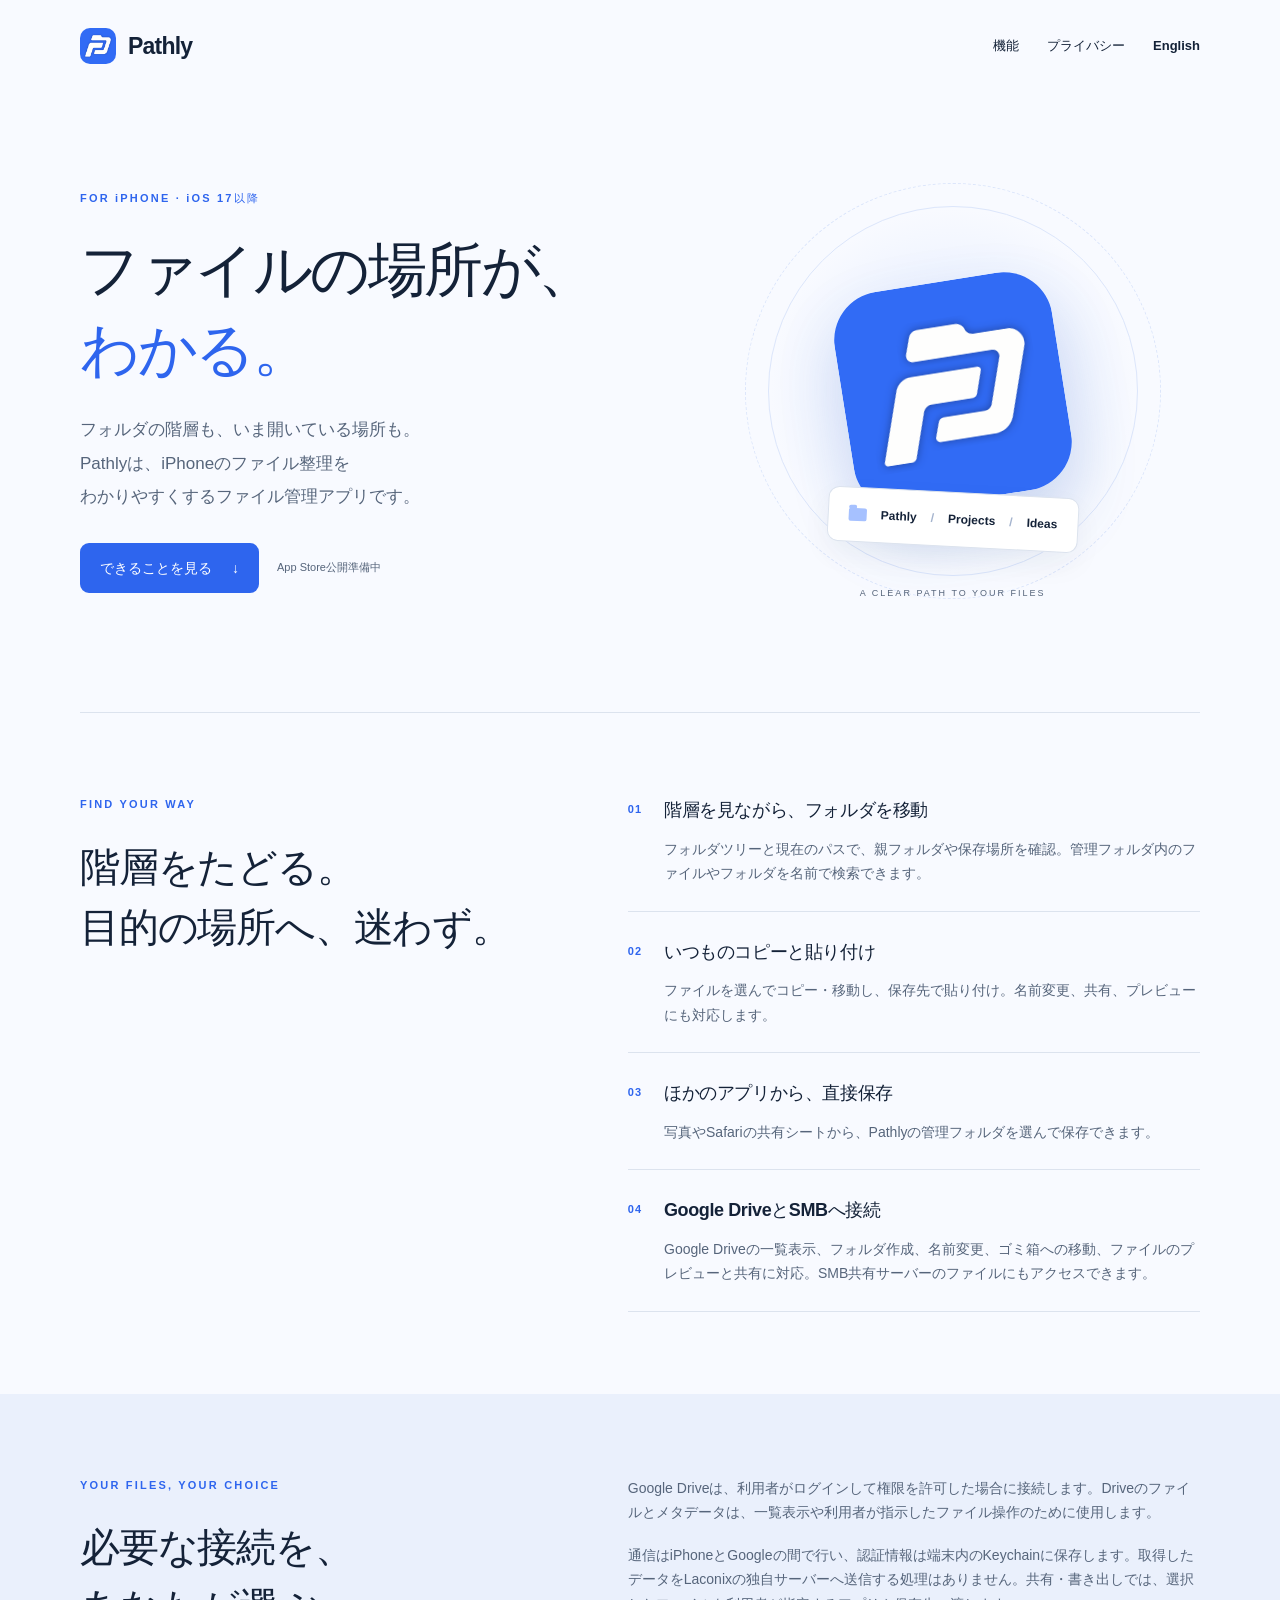
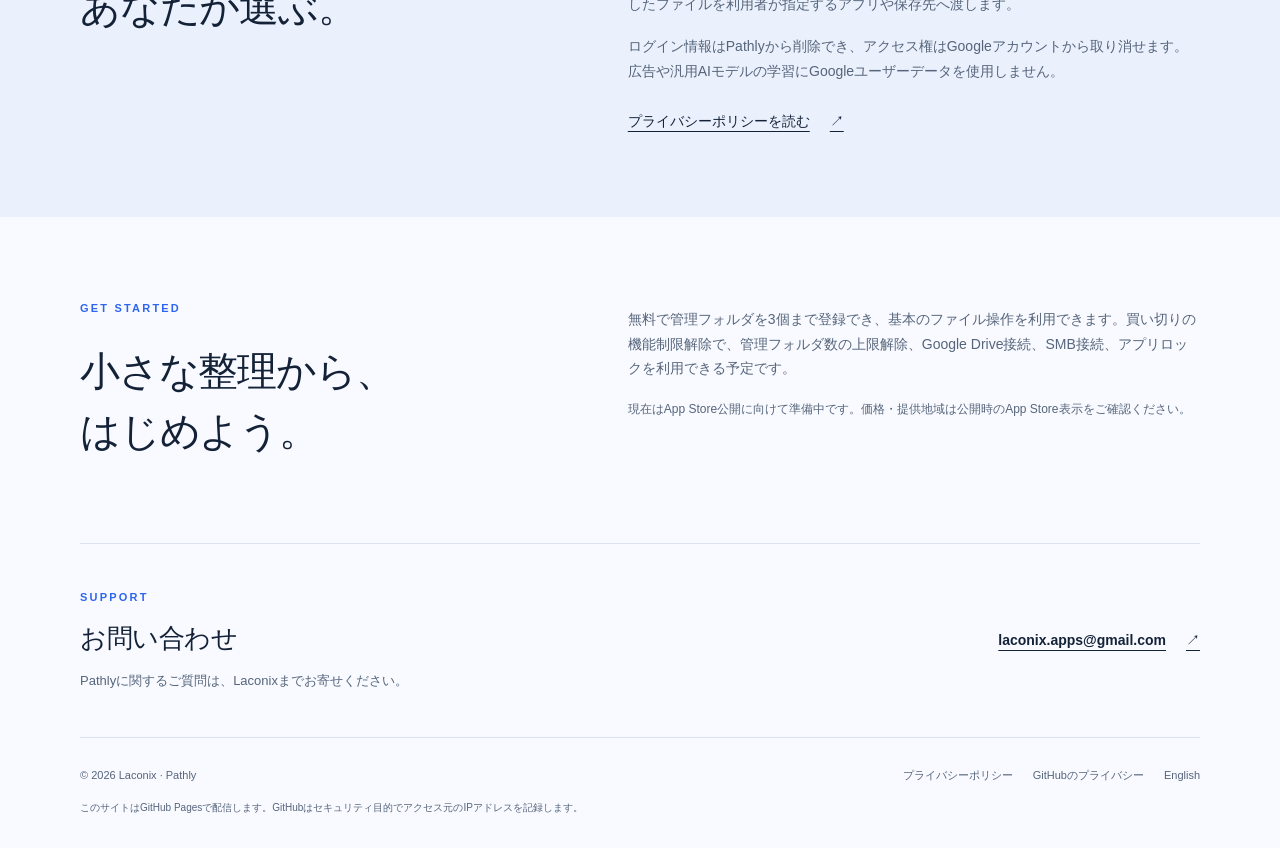
==== index.html @ 7eb02810 "Publish Pathly landing pages and privacy policy Add Japanese and English product pages, app icon, su" ====
<!doctype html>
<html lang="ja">
<head>
  <meta charset="utf-8">
  <meta name="viewport" content="width=device-width, initial-scale=1">
  <meta name="description" content="Pathlyは、フォルダの階層と現在地がわかるiPhone向けファイル管理アプリです。端末内のファイル、Google Drive、SMBサーバーを使い慣れた操作で管理できます。">
  <title>Pathly — ファイルの場所が、わかる。</title>
  <link rel="icon" href="./assets/app-icon.png">
  <link rel="stylesheet" href="./assets/site.css">
  <link rel="alternate" hreflang="en" href="./en/">
</head>
<body>
  <a class="skip-link" href="#main">本文へ移動</a>
  <header class="site-header wrap">
    <a class="brand" href="./" aria-label="Pathly ホーム"><img src="./assets/app-icon.png" width="36" height="36" alt="">Pathly</a>
    <nav aria-label="メインナビゲーション"><a href="#features">機能</a><a href="./privacy-policy/">プライバシー</a><a href="./en/" lang="en">English</a></nav>
  </header>
  <main id="main">
    <section class="hero wrap" aria-labelledby="title">
      <div class="hero-copy">
        <p class="eyebrow">FOR iPHONE · iOS 17以降</p>
        <h1 id="title">ファイルの場所が、<br><span>わかる。</span></h1>
        <p class="lead">フォルダの階層も、いま開いている場所も。<br>Pathlyは、iPhoneのファイル整理を<br class="desktop-break">わかりやすくするファイル管理アプリです。</p>
        <div class="hero-actions"><a class="button" href="#features">できることを見る <span aria-hidden="true">↓</span></a><span class="release-status">App Store公開準備中</span></div>
      </div>
      <div class="hero-art" aria-hidden="true">
        <div class="art-orbit"></div><img class="hero-icon" src="./assets/app-icon.png" width="240" height="240" alt="">
        <div class="path-chip"><span class="folder-mark"></span>Pathly <span class="chevron">/</span> Projects <span class="chevron">/</span> Ideas</div>
        <span class="art-caption">A CLEAR PATH TO YOUR FILES</span>
      </div>
    </section>
    <section class="features wrap section" id="features" aria-labelledby="features-title">
      <div class="section-heading"><p class="eyebrow">FIND YOUR WAY</p><h2 id="features-title">階層をたどる。<br>目的の場所へ、迷わず。</h2></div>
      <div class="feature-list">
        <article><span class="number">01</span><div><h3>階層を見ながら、フォルダを移動</h3><p>フォルダツリーと現在のパスで、親フォルダや保存場所を確認。管理フォルダ内のファイルやフォルダを名前で検索できます。</p></div></article>
        <article><span class="number">02</span><div><h3>いつものコピーと貼り付け</h3><p>ファイルを選んでコピー・移動し、保存先で貼り付け。名前変更、共有、プレビューにも対応します。</p></div></article>
        <article><span class="number">03</span><div><h3>ほかのアプリから、直接保存</h3><p>写真やSafariの共有シートから、Pathlyの管理フォルダを選んで保存できます。</p></div></article>
        <article><span class="number">04</span><div><h3>Google DriveとSMBへ接続</h3><p>Google Driveの一覧表示、フォルダ作成、名前変更、ゴミ箱への移動、ファイルのプレビューと共有に対応。SMB共有サーバーのファイルにもアクセスできます。</p></div></article>
      </div>
    </section>
    <section class="privacy-section section" aria-labelledby="privacy-title"><div class="wrap privacy-layout">
      <div><p class="eyebrow">YOUR FILES, YOUR CHOICE</p><h2 id="privacy-title">必要な接続を、<br>あなたが選ぶ。</h2></div>
      <div class="privacy-copy"><p>Google Driveは、利用者がログインして権限を許可した場合に接続します。Driveのファイルとメタデータは、一覧表示や利用者が指示したファイル操作のために使用します。</p><p>通信はiPhoneとGoogleの間で行い、認証情報は端末内のKeychainに保存します。取得したデータをLaconixの独自サーバーへ送信する処理はありません。共有・書き出しでは、選択したファイルを利用者が指定するアプリや保存先へ渡します。</p><p>ログイン情報はPathlyから削除でき、アクセス権はGoogleアカウントから取り消せます。広告や汎用AIモデルの学習にGoogleユーザーデータを使用しません。</p><a class="text-link" href="./privacy-policy/">プライバシーポリシーを読む <span aria-hidden="true">↗</span></a></div>
    </div></section>
    <section class="details wrap section" aria-labelledby="details-title"><div><p class="eyebrow">GET STARTED</p><h2 id="details-title">小さな整理から、<br>はじめよう。</h2></div><div class="detail-copy"><p>無料で管理フォルダを3個まで登録でき、基本のファイル操作を利用できます。買い切りの機能制限解除で、管理フォルダ数の上限解除、Google Drive接続、SMB接続、アプリロックを利用できる予定です。</p><p class="muted">現在はApp Store公開に向けて準備中です。価格・提供地域は公開時のApp Store表示をご確認ください。</p></div></section>
    <section class="contact wrap" aria-labelledby="contact-title"><div><p class="eyebrow">SUPPORT</p><h2 id="contact-title">お問い合わせ</h2><p>Pathlyに関するご質問は、Laconixまでお寄せください。</p></div><a class="text-link" href="mailto:laconix.apps@gmail.com">laconix.apps@gmail.com <span aria-hidden="true">↗</span></a></section>
  </main>
  <footer class="site-footer wrap"><span>© 2026 Laconix · Pathly</span><div><a href="./privacy-policy/">プライバシーポリシー</a><a href="https://docs.github.com/en/site-policy/privacy-policies/github-general-privacy-statement">GitHubのプライバシー</a><a href="./en/" lang="en">English</a></div><p>このサイトはGitHub Pagesで配信します。GitHubはセキュリティ目的でアクセス元のIPアドレスを記録します。</p></footer>
</body>
</html>
---- assets/site.css ----
:root{color-scheme:light;--ink:#142238;--muted:#56657b;--accent:#2e65ee;--line:#dce3ee;--paper:#f8faff;font-family:-apple-system,BlinkMacSystemFont,"Segoe UI","Noto Sans JP",sans-serif;font-synthesis:none;line-height:1.75;background:var(--paper);color:var(--ink)}
*{box-sizing:border-box}html{scroll-behavior:smooth;scroll-padding-top:30px}body{margin:0}a{color:inherit;text-underline-offset:5px}a:hover{color:var(--accent)}a:focus-visible{outline:3px solid var(--accent);outline-offset:6px;border-radius:3px}.wrap{width:min(1120px,calc(100% - 64px));margin-inline:auto}.skip-link{position:absolute;top:8px;left:16px;z-index:5;background:white;padding:8px 16px;transform:translateY(-200%)}.skip-link:focus{transform:translateY(0)}.site-header{display:flex;justify-content:space-between;align-items:center;gap:24px;padding-block:26px}.brand{display:flex;align-items:center;gap:12px;font-weight:750;font-size:23px;letter-spacing:-.8px;text-decoration:none}.brand img{border-radius:10px}nav{display:flex;gap:28px;font-size:13px;font-weight:600}nav a{text-decoration:none}.hero{display:grid;grid-template-columns:1.2fr 1fr;align-items:center;gap:32px;padding-block:70px 92px;min-height:620px}.eyebrow{margin:0 0 22px;font-size:11px;font-weight:750;letter-spacing:2.2px;color:var(--accent)}h1,h2,h3,p{margin-top:0}h1{font-size:clamp(40px,4.6vw,62px);line-height:1.35;letter-spacing:-2.5px;margin-bottom:24px}h1 span{color:var(--accent)}.lead{font-size:17px;line-height:1.95;color:var(--muted);margin-bottom:30px}.hero-actions{display:flex;align-items:center;flex-wrap:wrap;gap:18px}.button{background:var(--accent);color:white;border-radius:9px;padding:13px 20px;display:inline-flex;gap:20px;align-items:center;text-decoration:none;font-size:14px;font-weight:650}.button:hover{color:white;background:#204ec2}.release-status{font-size:11px;color:var(--muted)}.hero-art{position:relative;min-height:420px;display:flex;align-items:center;justify-content:center;isolation:isolate}.art-orbit{position:absolute;width:370px;height:370px;border:1px solid #dce6fb;border-radius:50%;background:radial-gradient(circle,#dfe9ff 0,transparent 70%);z-index:-1}.art-orbit:after{content:"";position:absolute;inset:-24px;border:1px dashed #dce6fb;border-radius:50%}.hero-icon{width:220px;height:220px;border-radius:49px;transform:rotate(-9deg);box-shadow:0 30px 65px #315fb733}.path-chip{position:absolute;bottom:54px;left:50%;transform:translateX(-50%) rotate(3deg);white-space:nowrap;display:flex;gap:14px;align-items:center;background:white;border:1px solid var(--line);border-radius:11px;padding:16px 20px;box-shadow:0 12px 30px #1524430c;font-size:12px;font-weight:650}.chevron{color:#a5b4ce}.folder-mark{width:18px;height:13px;background:#a6c1ff;border-radius:2px;position:relative}.folder-mark:before{content:"";position:absolute;top:-3px;left:0;width:8px;height:4px;background:#a6c1ff;border-radius:2px}.art-caption{position:absolute;bottom:0;font-size:9px;letter-spacing:2px;color:var(--muted)}.section{padding-block:82px}h2{font-size:clamp(28px,3.3vw,40px);line-height:1.5;letter-spacing:-1.2px;margin-bottom:0}.features{display:grid;grid-template-columns:1fr 1.25fr;gap:90px;border-top:1px solid var(--line)}.feature-list article{display:flex;gap:22px;padding:25px 0;border-bottom:1px solid var(--line)}.feature-list article:first-child{padding-top:0}.number{font-size:11px;letter-spacing:1px;padding-top:5px;color:var(--accent);font-weight:700}.feature-list h3{font-size:18px;margin-bottom:10px;letter-spacing:-.4px}.feature-list p,.privacy-copy p,.detail-copy p{font-size:14px;color:var(--muted);margin-bottom:0}.privacy-section{background:#eaf0fc}.privacy-layout,.details{display:grid;grid-template-columns:1fr 1.25fr;gap:90px}.privacy-copy p+p{margin-top:18px}.text-link{display:inline-flex;gap:20px;align-items:center;font-size:14px;font-weight:650}.privacy-copy .text-link{margin-top:26px}.detail-copy{padding-top:8px}.detail-copy p+p{margin-top:18px}.detail-copy .muted{font-size:12px}.contact{display:flex;justify-content:space-between;align-items:center;gap:30px;border-top:1px solid var(--line);padding-block:44px}.contact .eyebrow{margin-bottom:12px}.contact h2{font-size:26px;letter-spacing:-.5px}.contact p:not(.eyebrow){font-size:13px;color:var(--muted);margin:12px 0 0}.site-footer{border-top:1px solid var(--line);padding-block:28px 32px;display:flex;justify-content:space-between;flex-wrap:wrap;gap:14px;font-size:11px;color:var(--muted)}.site-footer div{display:flex;gap:20px;flex-wrap:wrap}.site-footer p{font-size:10px;flex-basis:100%;margin:0}.site-footer a{text-decoration:none}
@media(max-width:860px){.hero{gap:10px;padding-block:50px 65px;min-height:540px}.hero-art{min-height:340px}.hero-icon{width:175px;height:175px;border-radius:39px}.art-orbit{width:270px;height:270px}.path-chip{gap:10px;font-size:10px;padding:12px 15px;bottom:38px}.features,.privacy-layout,.details{gap:40px}.hero-actions{gap:12px}.lead{font-size:15px}.desktop-break{display:none}}
@media(max-width:620px){.wrap{width:calc(100% - 40px)}.site-header{padding-block:20px;gap:14px}.brand{font-size:21px;gap:8px}.brand img{width:30px;height:30px;border-radius:8px}nav{gap:15px;font-size:11px}.hero{grid-template-columns:1fr;padding-block:40px 45px;gap:32px}.hero h1{font-size:42px;letter-spacing:-2px}.hero-art{min-height:335px}.hero-icon{width:190px;height:190px;border-radius:43px}.art-orbit{width:270px;height:270px}.path-chip{bottom:27px;font-size:11px;padding:13px 18px}.art-caption{bottom:-4px;font-size:8px}.section{padding-block:52px}.features,.privacy-layout,.details{grid-template-columns:1fr;gap:32px}.eyebrow{margin-bottom:16px}.features h2 br,.details h2 br,.privacy-layout h2 br{display:none}h2{font-size:28px;letter-spacing:-1px}.feature-list h3{font-size:17px}.feature-list article{gap:16px;padding-block:22px}.contact{align-items:flex-start;flex-direction:column;gap:20px;padding-block:34px}.site-footer{padding-block:24px;gap:18px}.site-footer div{gap:16px}.lead{font-size:15px}.button{font-size:13px}.release-status{font-size:10px}}
@media(prefers-reduced-motion:reduce){html{scroll-behavior:auto}}
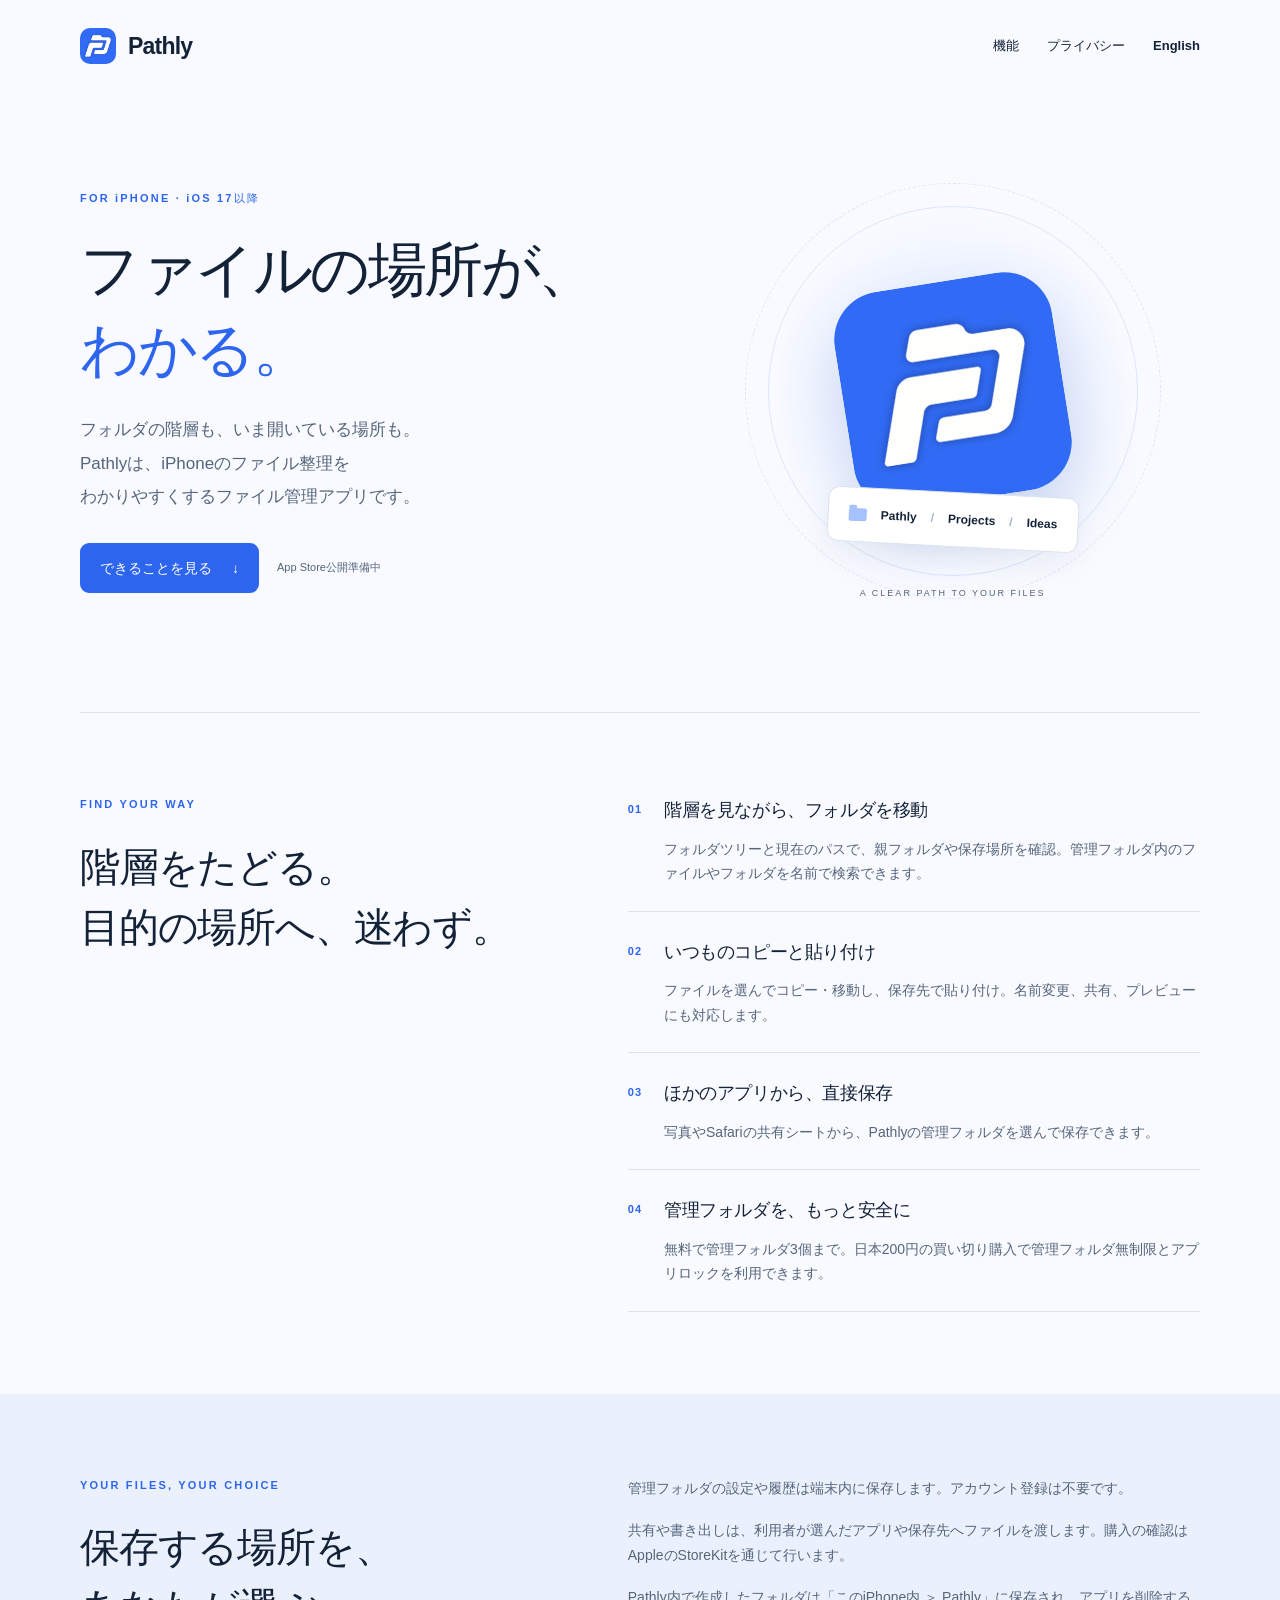
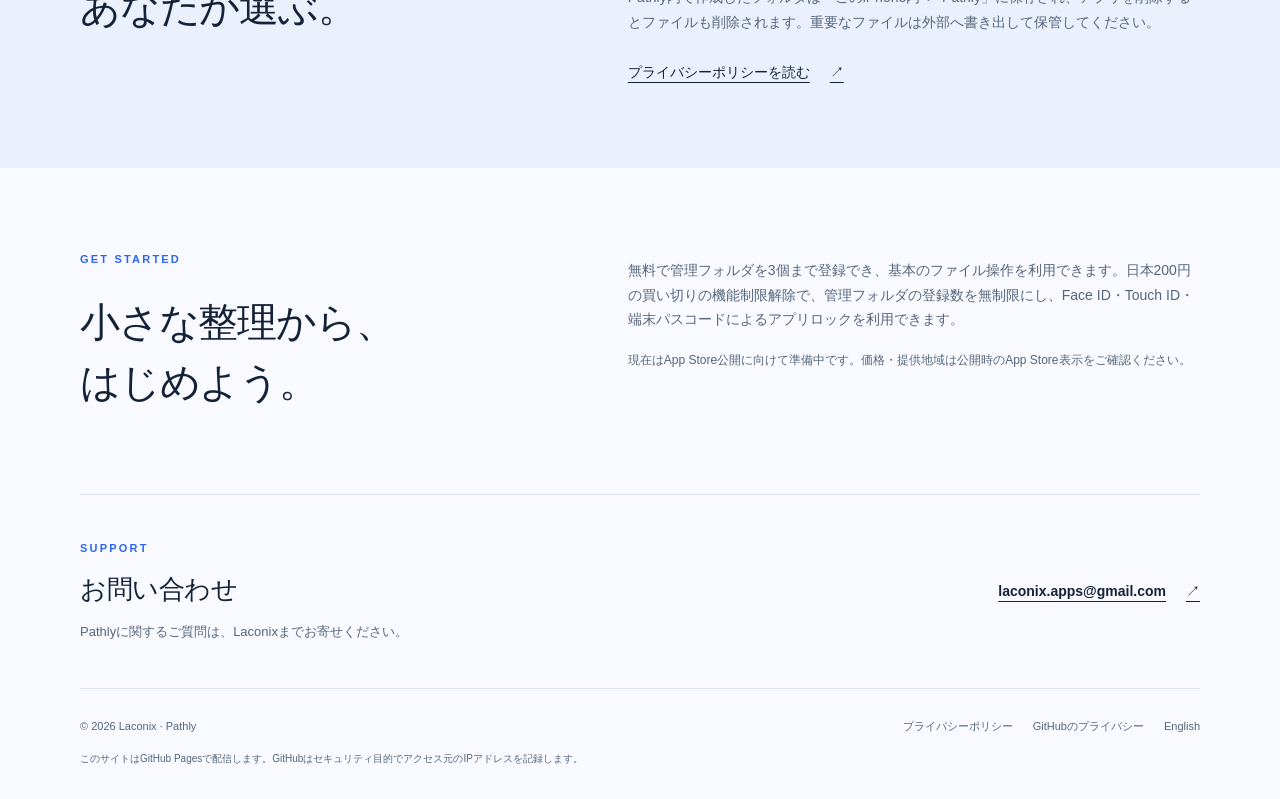
==== commit ce236c43: "Align Japanese website with Pathly initial release" ====
--- a/index.html
+++ b/index.html
@@ -3,7 +3,7 @@
 <head>
   <meta charset="utf-8">
   <meta name="viewport" content="width=device-width, initial-scale=1">
-  <meta name="description" content="Pathlyは、フォルダの階層と現在地がわかるiPhone向けファイル管理アプリです。端末内のファイル、Google Drive、SMBサーバーを使い慣れた操作で管理できます。">
+  <meta name="description" content="Pathlyは、フォルダの階層と現在地がわかるiPhone向けファイル管理アプリです。端末内の管理フォルダを使い慣れた操作で整理できます。">
   <title>Pathly — ファイルの場所が、わかる。</title>
   <link rel="icon" href="./assets/app-icon.png">
   <link rel="stylesheet" href="./assets/site.css">
@@ -35,14 +35,14 @@
         <article><span class="number">01</span><div><h3>階層を見ながら、フォルダを移動</h3><p>フォルダツリーと現在のパスで、親フォルダや保存場所を確認。管理フォルダ内のファイルやフォルダを名前で検索できます。</p></div></article>
         <article><span class="number">02</span><div><h3>いつものコピーと貼り付け</h3><p>ファイルを選んでコピー・移動し、保存先で貼り付け。名前変更、共有、プレビューにも対応します。</p></div></article>
         <article><span class="number">03</span><div><h3>ほかのアプリから、直接保存</h3><p>写真やSafariの共有シートから、Pathlyの管理フォルダを選んで保存できます。</p></div></article>
-        <article><span class="number">04</span><div><h3>Google DriveとSMBへ接続</h3><p>Google Driveの一覧表示、フォルダ作成、名前変更、ゴミ箱への移動、ファイルのプレビューと共有に対応。SMB共有サーバーのファイルにもアクセスできます。</p></div></article>
+        <article><span class="number">04</span><div><h3>管理フォルダを、もっと安全に</h3><p>無料で管理フォルダ3個まで。日本200円の買い切り購入で管理フォルダ無制限とアプリロックを利用できます。</p></div></article>
       </div>
     </section>
     <section class="privacy-section section" aria-labelledby="privacy-title"><div class="wrap privacy-layout">
-      <div><p class="eyebrow">YOUR FILES, YOUR CHOICE</p><h2 id="privacy-title">必要な接続を、<br>あなたが選ぶ。</h2></div>
-      <div class="privacy-copy"><p>Google Driveは、利用者がログインして権限を許可した場合に接続します。Driveのファイルとメタデータは、一覧表示や利用者が指示したファイル操作のために使用します。</p><p>通信はiPhoneとGoogleの間で行い、認証情報は端末内のKeychainに保存します。取得したデータをLaconixの独自サーバーへ送信する処理はありません。共有・書き出しでは、選択したファイルを利用者が指定するアプリや保存先へ渡します。</p><p>ログイン情報はPathlyから削除でき、アクセス権はGoogleアカウントから取り消せます。広告や汎用AIモデルの学習にGoogleユーザーデータを使用しません。</p><a class="text-link" href="./privacy-policy/">プライバシーポリシーを読む <span aria-hidden="true">↗</span></a></div>
+      <div><p class="eyebrow">YOUR FILES, YOUR CHOICE</p><h2 id="privacy-title">保存する場所を、<br>あなたが選ぶ。</h2></div>
+      <div class="privacy-copy"><p>管理フォルダの設定や履歴は端末内に保存します。アカウント登録は不要です。</p><p>共有や書き出しは、利用者が選んだアプリや保存先へファイルを渡します。購入の確認はAppleのStoreKitを通じて行います。</p><p>Pathly内で作成したフォルダは「このiPhone内 ＞ Pathly」に保存され、アプリを削除するとファイルも削除されます。重要なファイルは外部へ書き出して保管してください。</p><a class="text-link" href="./privacy-policy/">プライバシーポリシーを読む <span aria-hidden="true">↗</span></a></div>
     </div></section>
-    <section class="details wrap section" aria-labelledby="details-title"><div><p class="eyebrow">GET STARTED</p><h2 id="details-title">小さな整理から、<br>はじめよう。</h2></div><div class="detail-copy"><p>無料で管理フォルダを3個まで登録でき、基本のファイル操作を利用できます。買い切りの機能制限解除で、管理フォルダ数の上限解除、Google Drive接続、SMB接続、アプリロックを利用できる予定です。</p><p class="muted">現在はApp Store公開に向けて準備中です。価格・提供地域は公開時のApp Store表示をご確認ください。</p></div></section>
+    <section class="details wrap section" aria-labelledby="details-title"><div><p class="eyebrow">GET STARTED</p><h2 id="details-title">小さな整理から、<br>はじめよう。</h2></div><div class="detail-copy"><p>無料で管理フォルダを3個まで登録でき、基本のファイル操作を利用できます。日本200円の買い切りの機能制限解除で、管理フォルダの登録数を無制限にし、Face ID・Touch ID・端末パスコードによるアプリロックを利用できます。</p><p class="muted">現在はApp Store公開に向けて準備中です。価格・提供地域は公開時のApp Store表示をご確認ください。</p></div></section>
     <section class="contact wrap" aria-labelledby="contact-title"><div><p class="eyebrow">SUPPORT</p><h2 id="contact-title">お問い合わせ</h2><p>Pathlyに関するご質問は、Laconixまでお寄せください。</p></div><a class="text-link" href="mailto:laconix.apps@gmail.com">laconix.apps@gmail.com <span aria-hidden="true">↗</span></a></section>
   </main>
   <footer class="site-footer wrap"><span>© 2026 Laconix · Pathly</span><div><a href="./privacy-policy/">プライバシーポリシー</a><a href="https://docs.github.com/en/site-policy/privacy-policies/github-general-privacy-statement">GitHubのプライバシー</a><a href="./en/" lang="en">English</a></div><p>このサイトはGitHub Pagesで配信します。GitHubはセキュリティ目的でアクセス元のIPアドレスを記録します。</p></footer>
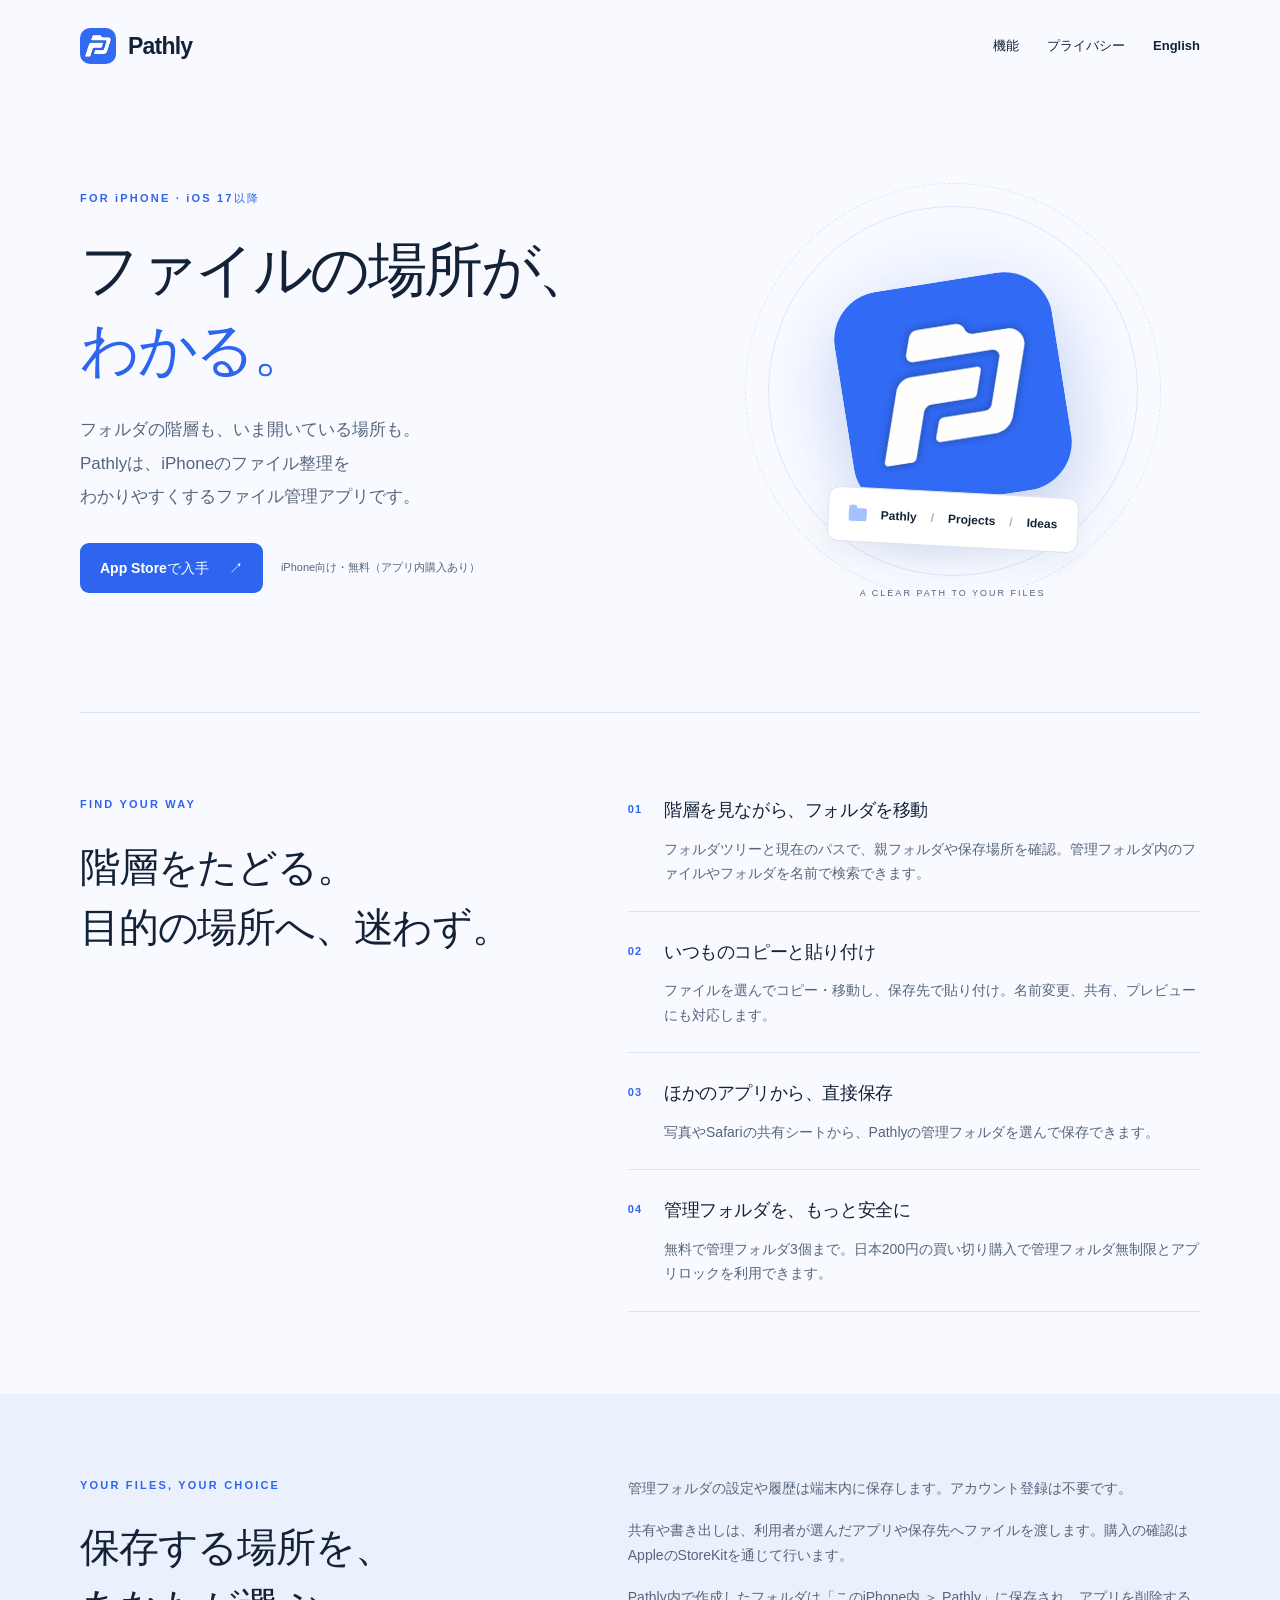
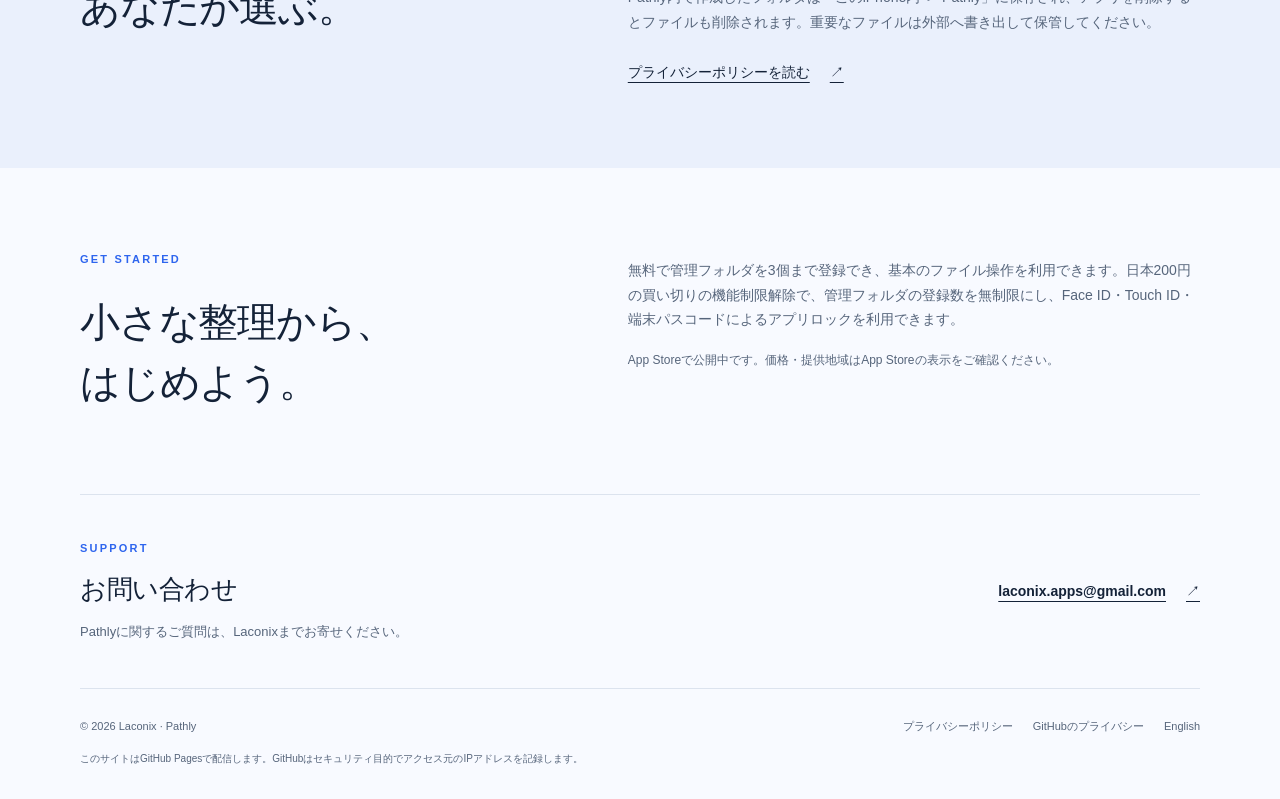
==== commit 47574875: "Update Pathly launch status and add App Store download links" ====
--- a/index.html
+++ b/index.html
@@ -21,7 +21,7 @@
         <p class="eyebrow">FOR iPHONE · iOS 17以降</p>
         <h1 id="title">ファイルの場所が、<br><span>わかる。</span></h1>
         <p class="lead">フォルダの階層も、いま開いている場所も。<br>Pathlyは、iPhoneのファイル整理を<br class="desktop-break">わかりやすくするファイル管理アプリです。</p>
-        <div class="hero-actions"><a class="button" href="#features">できることを見る <span aria-hidden="true">↓</span></a><span class="release-status">App Store公開準備中</span></div>
+        <div class="hero-actions"><a class="button" href="https://apps.apple.com/jp/app/pathly/id6821568804">App Storeで入手 <span aria-hidden="true">↗</span></a><span class="release-status">iPhone向け・無料（アプリ内購入あり）</span></div>
       </div>
       <div class="hero-art" aria-hidden="true">
         <div class="art-orbit"></div><img class="hero-icon" src="./assets/app-icon.png" width="240" height="240" alt="">
@@ -42,7 +42,7 @@
       <div><p class="eyebrow">YOUR FILES, YOUR CHOICE</p><h2 id="privacy-title">保存する場所を、<br>あなたが選ぶ。</h2></div>
       <div class="privacy-copy"><p>管理フォルダの設定や履歴は端末内に保存します。アカウント登録は不要です。</p><p>共有や書き出しは、利用者が選んだアプリや保存先へファイルを渡します。購入の確認はAppleのStoreKitを通じて行います。</p><p>Pathly内で作成したフォルダは「このiPhone内 ＞ Pathly」に保存され、アプリを削除するとファイルも削除されます。重要なファイルは外部へ書き出して保管してください。</p><a class="text-link" href="./privacy-policy/">プライバシーポリシーを読む <span aria-hidden="true">↗</span></a></div>
     </div></section>
-    <section class="details wrap section" aria-labelledby="details-title"><div><p class="eyebrow">GET STARTED</p><h2 id="details-title">小さな整理から、<br>はじめよう。</h2></div><div class="detail-copy"><p>無料で管理フォルダを3個まで登録でき、基本のファイル操作を利用できます。日本200円の買い切りの機能制限解除で、管理フォルダの登録数を無制限にし、Face ID・Touch ID・端末パスコードによるアプリロックを利用できます。</p><p class="muted">現在はApp Store公開に向けて準備中です。価格・提供地域は公開時のApp Store表示をご確認ください。</p></div></section>
+    <section class="details wrap section" aria-labelledby="details-title"><div><p class="eyebrow">GET STARTED</p><h2 id="details-title">小さな整理から、<br>はじめよう。</h2></div><div class="detail-copy"><p>無料で管理フォルダを3個まで登録でき、基本のファイル操作を利用できます。日本200円の買い切りの機能制限解除で、管理フォルダの登録数を無制限にし、Face ID・Touch ID・端末パスコードによるアプリロックを利用できます。</p><p class="muted">App Storeで公開中です。価格・提供地域はApp Storeの表示をご確認ください。</p></div></section>
     <section class="contact wrap" aria-labelledby="contact-title"><div><p class="eyebrow">SUPPORT</p><h2 id="contact-title">お問い合わせ</h2><p>Pathlyに関するご質問は、Laconixまでお寄せください。</p></div><a class="text-link" href="mailto:laconix.apps@gmail.com">laconix.apps@gmail.com <span aria-hidden="true">↗</span></a></section>
   </main>
   <footer class="site-footer wrap"><span>© 2026 Laconix · Pathly</span><div><a href="./privacy-policy/">プライバシーポリシー</a><a href="https://docs.github.com/en/site-policy/privacy-policies/github-general-privacy-statement">GitHubのプライバシー</a><a href="./en/" lang="en">English</a></div><p>このサイトはGitHub Pagesで配信します。GitHubはセキュリティ目的でアクセス元のIPアドレスを記録します。</p></footer>
